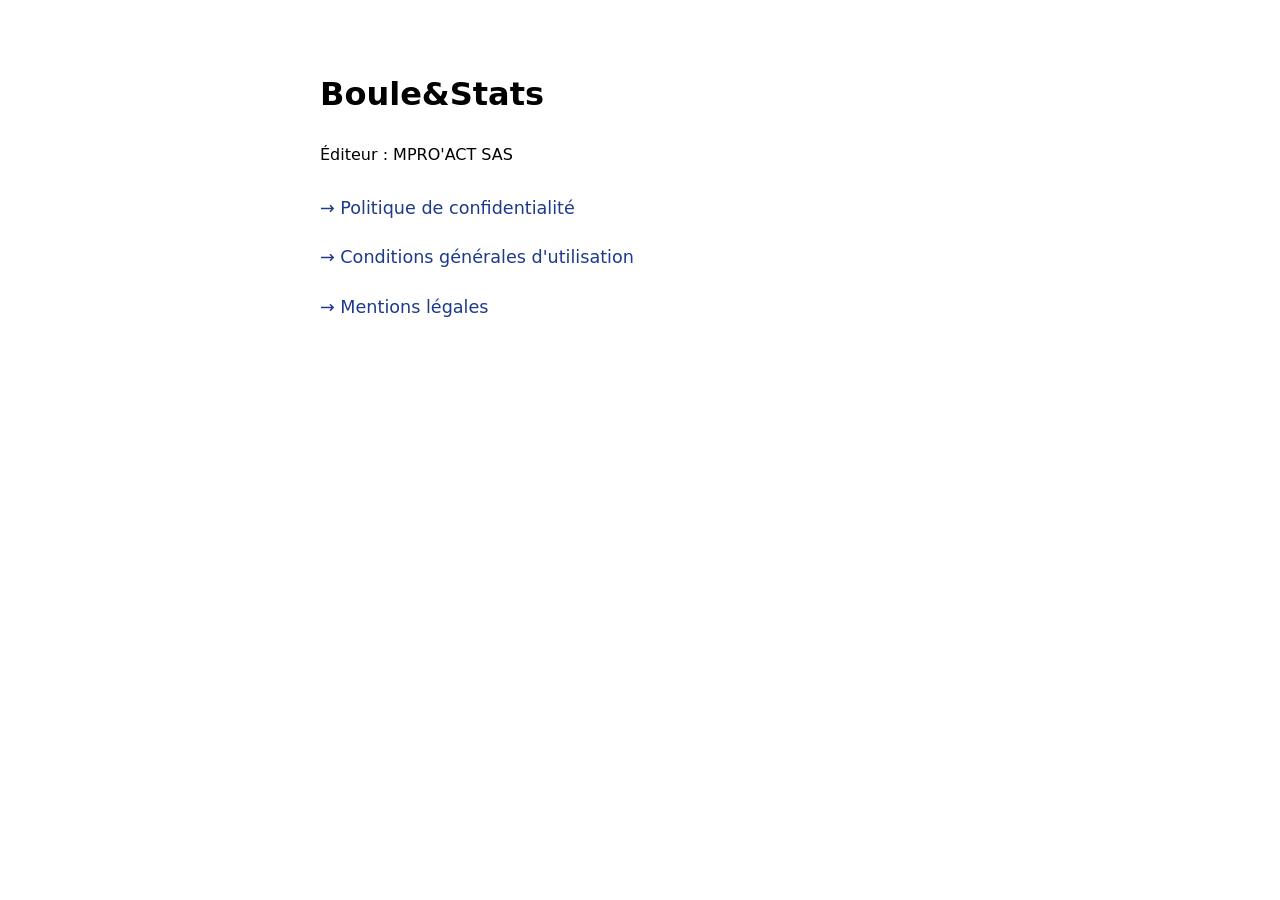
==== index.html @ 6649386e "docs légaux Boule&Stats : publication GitHub Pages" ====
﻿<!doctype html><html lang=fr><head><meta charset=utf-8>
<title>Boule&Stats — Documents légaux</title>
<style>body{font-family:system-ui;max-width:640px;margin:2em auto;padding:1em;line-height:1.6}
a{display:block;padding:.6em 0;color:#1e3a8a;text-decoration:none;font-size:1.1em}
a:hover{text-decoration:underline}</style></head>
<body><h1>Boule&Stats</h1><p>Éditeur : MPRO'ACT SAS</p>
<a href=privacy.html>→ Politique de confidentialité</a>
<a href=cgu.html>→ Conditions générales d'utilisation</a>
<a href=mentions-legales.html>→ Mentions légales</a>
</body></html>
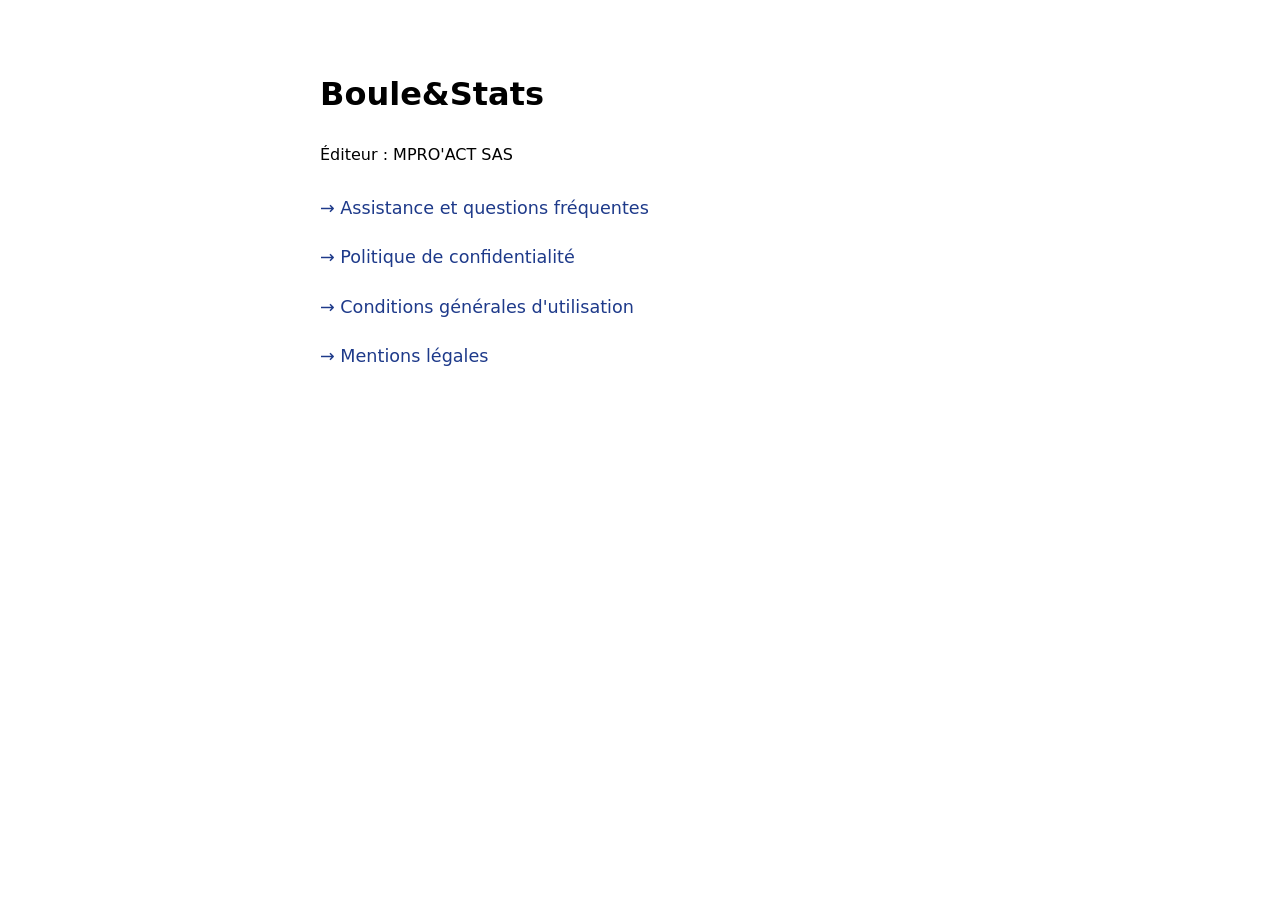
==== commit 41e6417d: "Index : lien vers la page d'assistance Le lien manquait au commit précédent : l'index écrit ses attr" ====
--- a/index.html
+++ b/index.html
@@ -4,6 +4,7 @@
 a{display:block;padding:.6em 0;color:#1e3a8a;text-decoration:none;font-size:1.1em}
 a:hover{text-decoration:underline}</style></head>
 <body><h1>Boule&Stats</h1><p>Éditeur : MPRO'ACT SAS</p>
+<a href=support.html>→ Assistance et questions fréquentes</a>
 <a href=privacy.html>→ Politique de confidentialité</a>
 <a href=cgu.html>→ Conditions générales d'utilisation</a>
 <a href=mentions-legales.html>→ Mentions légales</a>
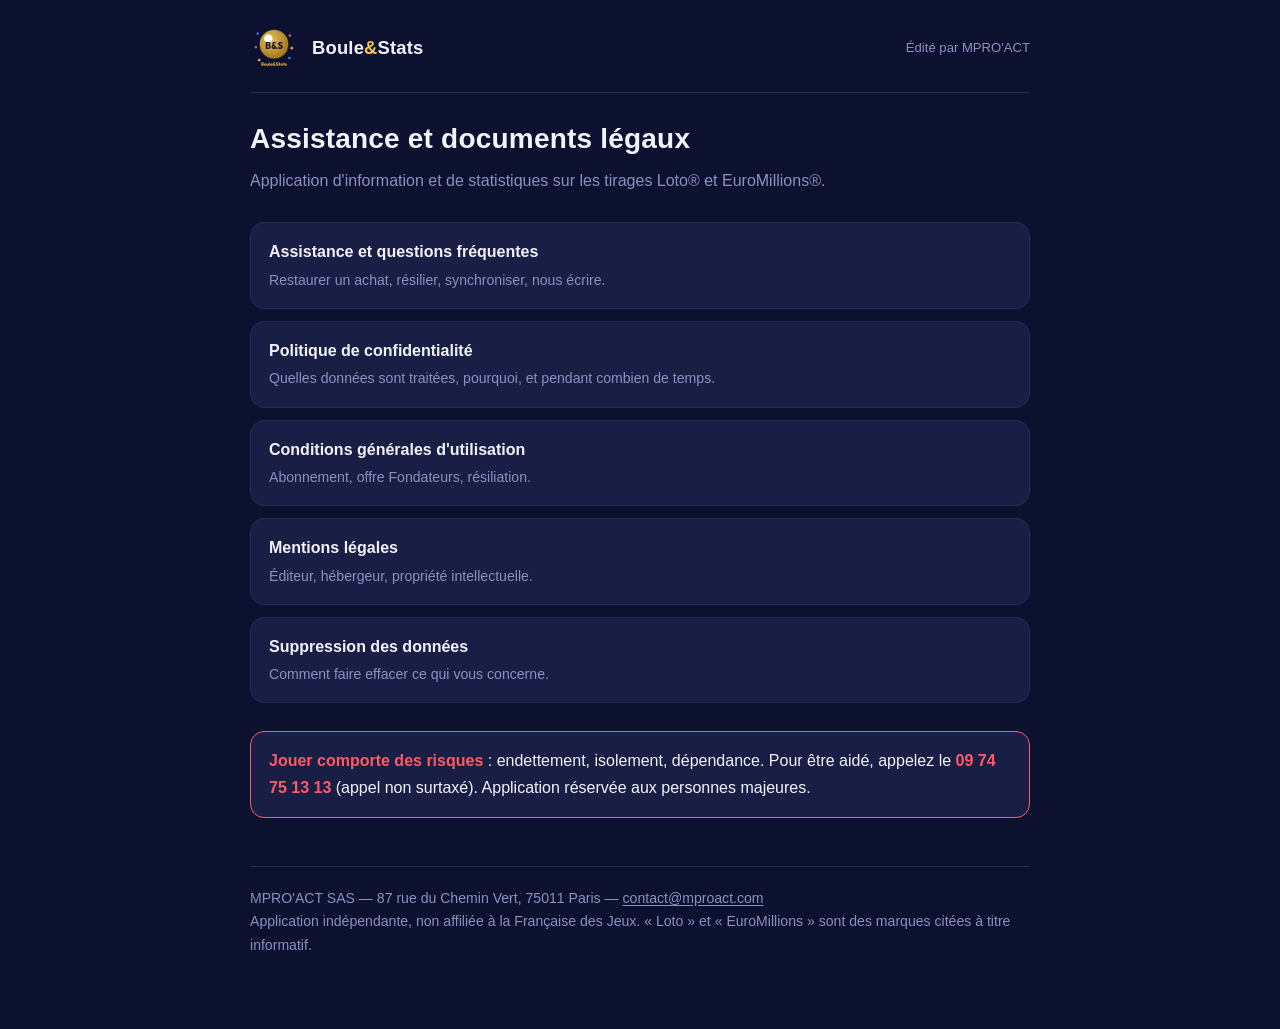
==== commit 7bbc3802: "Charte Boule&Stats sur les pages publiques Les pages légales et d'assistance étaient en blanc avec u" ====
--- a/index.html
+++ b/index.html
@@ -1,11 +1,57 @@
-﻿<!doctype html><html lang=fr><head><meta charset=utf-8>
-<title>Boule&Stats — Documents légaux</title>
-<style>body{font-family:system-ui;max-width:640px;margin:2em auto;padding:1em;line-height:1.6}
-a{display:block;padding:.6em 0;color:#1e3a8a;text-decoration:none;font-size:1.1em}
-a:hover{text-decoration:underline}</style></head>
-<body><h1>Boule&Stats</h1><p>Éditeur : MPRO'ACT SAS</p>
-<a href=support.html>→ Assistance et questions fréquentes</a>
-<a href=privacy.html>→ Politique de confidentialité</a>
-<a href=cgu.html>→ Conditions générales d'utilisation</a>
-<a href=mentions-legales.html>→ Mentions légales</a>
-</body></html>
+﻿<!doctype html>
+<html lang="fr">
+<head>
+  <meta charset="utf-8">
+  <meta name="viewport" content="width=device-width, initial-scale=1">
+  <title>Boule&amp;Stats — Assistance et documents légaux</title>
+  <meta name="description" content="Assistance, politique de confidentialité, conditions d'utilisation et mentions légales de l'application Boule&amp;Stats, éditée par MPRO'ACT.">
+  <link rel="stylesheet" href="brand.css">
+  <link rel="icon" href="favicon.png" type="image/png">
+  <link rel="apple-touch-icon" href="apple-touch-icon.png">
+  <meta name="theme-color" content="#0D1130">
+</head>
+<body>
+
+<div class="marque">
+  <img src="logo.png" alt="Logo Boule&amp;Stats" width="48" height="48">
+  <a href="index.html">Boule<span class="et">&amp;</span>Stats</a>
+  <span class="roles">Édité par MPRO'ACT</span>
+</div>
+
+<main>
+  <header>
+    <h1>Assistance et documents légaux</h1>
+    <p class="lead">Application d'information et de statistiques sur les tirages
+    Loto® et EuroMillions®.</p>
+  </header>
+
+  <ul class="sommaire">
+    <li><a href="support.html">Assistance et questions fréquentes
+      <span>Restaurer un achat, résilier, synchroniser, nous écrire.</span></a></li>
+    <li><a href="privacy.html">Politique de confidentialité
+      <span>Quelles données sont traitées, pourquoi, et pendant combien de temps.</span></a></li>
+    <li><a href="cgu.html">Conditions générales d'utilisation
+      <span>Abonnement, offre Fondateurs, résiliation.</span></a></li>
+    <li><a href="mentions-legales.html">Mentions légales
+      <span>Éditeur, hébergeur, propriété intellectuelle.</span></a></li>
+    <li><a href="delete-data.html">Suppression des données
+      <span>Comment faire effacer ce qui vous concerne.</span></a></li>
+  </ul>
+
+  <div class="rg">
+    <strong>Jouer comporte des risques</strong> : endettement, isolement,
+    dépendance. Pour être aidé, appelez le <strong>09 74 75 13 13</strong>
+    (appel non surtaxé). Application réservée aux personnes majeures.
+  </div>
+
+  <footer>
+    MPRO'ACT SAS — 87 rue du Chemin Vert, 75011 Paris —
+    <a href="mailto:contact@mproact.com">contact@mproact.com</a><br>
+    Application indépendante, non affiliée à la Française des Jeux.
+    «&nbsp;Loto&nbsp;» et «&nbsp;EuroMillions&nbsp;» sont des marques citées à
+    titre informatif.
+  </footer>
+</main>
+
+</body>
+</html>
--- a/brand.css
+++ b/brand.css
@@ -0,0 +1,239 @@
+/* Charte Boule&Stats — « Soirée de tirage »
+ *
+ * Les couleurs reprennent exactement AppColors (lib/core/theme.dart) de
+ * l'application, pour qu'un utilisateur qui arrive ici depuis l'app ne
+ * change pas d'univers. Toute modification doit se faire des deux côtés.
+ *
+ * Les polices de l'app (Bricolage Grotesque, Outfit) sont embarquées en
+ * assets et ne sont pas servies sur le web : on ne charge donc aucune
+ * police distante. Une fonte système suffit, et évite de faire dépendre
+ * des pages légales — qui doivent rester joignables — d'un tiers.
+ */
+
+:root {
+  color-scheme: dark;
+
+  --nuit:   #0D1130;  /* fond */
+  --scene:  #191E45;  /* cartes */
+  --scene2: #232A5C;  /* bordures, séparateurs */
+  --or:     #FFC64B;  /* accent de marque */
+  --bleu:   #4D7CFE;  /* liens */
+  --rouge:  #FF5A64;  /* alertes */
+  --craie:  #F2F3FA;  /* texte */
+  --muted:  #8A91C0;  /* texte secondaire */
+
+  --r-chip: 12px;
+  --r-card: 14px;
+  --r-hero: 20px;
+}
+
+* { box-sizing: border-box; }
+
+html { -webkit-text-size-adjust: 100%; }
+
+body {
+  margin: 0 auto;
+  max-width: 820px;
+  padding: 0 20px 72px;
+  background: var(--nuit);
+  color: var(--craie);
+  font-family: -apple-system, BlinkMacSystemFont, "Segoe UI", Roboto,
+               "Helvetica Neue", Arial, sans-serif;
+  font-size: 16px;
+  line-height: 1.65;
+}
+
+/* Les pages héritées enveloppent leur contenu dans <main> avec leur propre
+   largeur : on la neutralise, c'est <body> qui centre désormais. */
+main { max-width: none; margin: 0; padding: 0; }
+
+/* ── Bandeau de marque ─────────────────────────────────────────────── */
+
+.marque {
+  display: flex;
+  align-items: center;
+  gap: 14px;
+  padding: 24px 0 20px;
+  border-bottom: 1px solid var(--scene2);
+  margin-bottom: 28px;
+}
+
+.marque img {
+  width: 48px;
+  height: 48px;
+  border-radius: var(--r-chip);
+  display: block;
+  flex: 0 0 auto;
+}
+
+.marque a {
+  color: var(--craie);
+  text-decoration: none;
+  font-weight: 800;
+  font-size: 1.15em;
+  letter-spacing: 0.2px;
+}
+
+.marque a:hover { color: var(--or); }
+
+/* Le « & » doré, comme dans l'app. */
+.marque .et { color: var(--or); }
+
+.marque .roles {
+  margin-left: auto;
+  color: var(--muted);
+  font-size: 0.82em;
+  text-align: right;
+}
+
+/* ── Titres ────────────────────────────────────────────────────────── */
+
+h1, h2, h3 {
+  color: var(--craie);
+  font-weight: 800;
+  line-height: 1.25;
+  letter-spacing: 0.2px;
+}
+
+h1 { font-size: 1.75em; margin: 0 0 12px; }
+h2 {
+  font-size: 1.2em;
+  margin: 40px 0 12px;
+  padding-bottom: 8px;
+  border-bottom: 1px solid var(--scene2);
+}
+h3 { font-size: 1.02em; margin: 28px 0 8px; color: var(--or); }
+
+header h1 + p { color: var(--muted); margin-top: 0; }
+
+/* ── Texte ─────────────────────────────────────────────────────────── */
+
+p { margin: 0 0 16px; }
+
+a { color: var(--bleu); text-decoration: underline; text-underline-offset: 2px; }
+a:hover { color: var(--or); }
+
+strong { color: var(--craie); font-weight: 700; }
+
+ul, ol { padding-left: 22px; margin: 0 0 16px; }
+li { margin-bottom: 8px; }
+
+code {
+  background: var(--scene);
+  border: 1px solid var(--scene2);
+  border-radius: 6px;
+  padding: 1px 6px;
+  font-size: 0.9em;
+  font-family: ui-monospace, SFMono-Regular, Menlo, Consolas, monospace;
+}
+
+blockquote {
+  margin: 20px 0;
+  padding: 2px 0 2px 16px;
+  border-left: 3px solid var(--or);
+  color: var(--muted);
+}
+
+/* ── Tableaux ──────────────────────────────────────────────────────── */
+
+table {
+  width: 100%;
+  border-collapse: collapse;
+  margin: 0 0 20px;
+  font-size: 0.95em;
+}
+
+th, td {
+  text-align: left;
+  padding: 10px 12px;
+  border-bottom: 1px solid var(--scene2);
+  vertical-align: top;
+}
+
+thead th {
+  color: var(--or);
+  font-weight: 700;
+  border-bottom-color: var(--or);
+}
+
+/* ── Blocs de la page d'assistance ─────────────────────────────────── */
+
+.lead { color: var(--muted); margin-top: 0; }
+
+.contact {
+  background: var(--scene);
+  border: 1px solid var(--scene2);
+  border-radius: var(--r-card);
+  padding: 18px 20px;
+  margin: 24px 0;
+}
+
+dt { font-weight: 700; margin-top: 22px; color: var(--craie); }
+dd { margin: 6px 0 0; color: var(--muted); }
+
+.legal a { display: block; padding: 8px 0; }
+
+.muted { color: var(--muted); }
+
+/* ── Index ─────────────────────────────────────────────────────────── */
+
+.sommaire { list-style: none; padding: 0; margin: 28px 0 0; }
+
+.sommaire li { margin: 0 0 12px; }
+
+.sommaire a {
+  display: block;
+  background: var(--scene);
+  border: 1px solid var(--scene2);
+  border-radius: var(--r-card);
+  padding: 16px 18px;
+  color: var(--craie);
+  text-decoration: none;
+  font-weight: 600;
+}
+
+.sommaire a:hover { border-color: var(--or); color: var(--or); }
+
+.sommaire span {
+  display: block;
+  color: var(--muted);
+  font-weight: 400;
+  font-size: 0.88em;
+  margin-top: 3px;
+}
+
+/* ── Jeu responsable : jamais discret ──────────────────────────────── */
+
+.rg {
+  background: var(--scene);
+  border: 1px solid var(--rouge);
+  border-radius: var(--r-card);
+  padding: 16px 18px;
+  margin: 28px 0;
+  color: var(--craie);
+}
+
+.rg strong { color: var(--rouge); }
+
+/* ── Pied de page ──────────────────────────────────────────────────── */
+
+footer {
+  margin-top: 48px;
+  padding-top: 20px;
+  border-top: 1px solid var(--scene2);
+  color: var(--muted);
+  font-size: 0.88em;
+}
+
+footer a { color: var(--muted); }
+footer a:hover { color: var(--or); }
+
+/* ── Téléphone ─────────────────────────────────────────────────────── */
+
+@media (max-width: 520px) {
+  body { font-size: 15px; padding: 0 16px 56px; }
+  h1 { font-size: 1.45em; }
+  .marque .roles { display: none; }
+  table { font-size: 0.88em; }
+  th, td { padding: 8px 8px; }
+}
